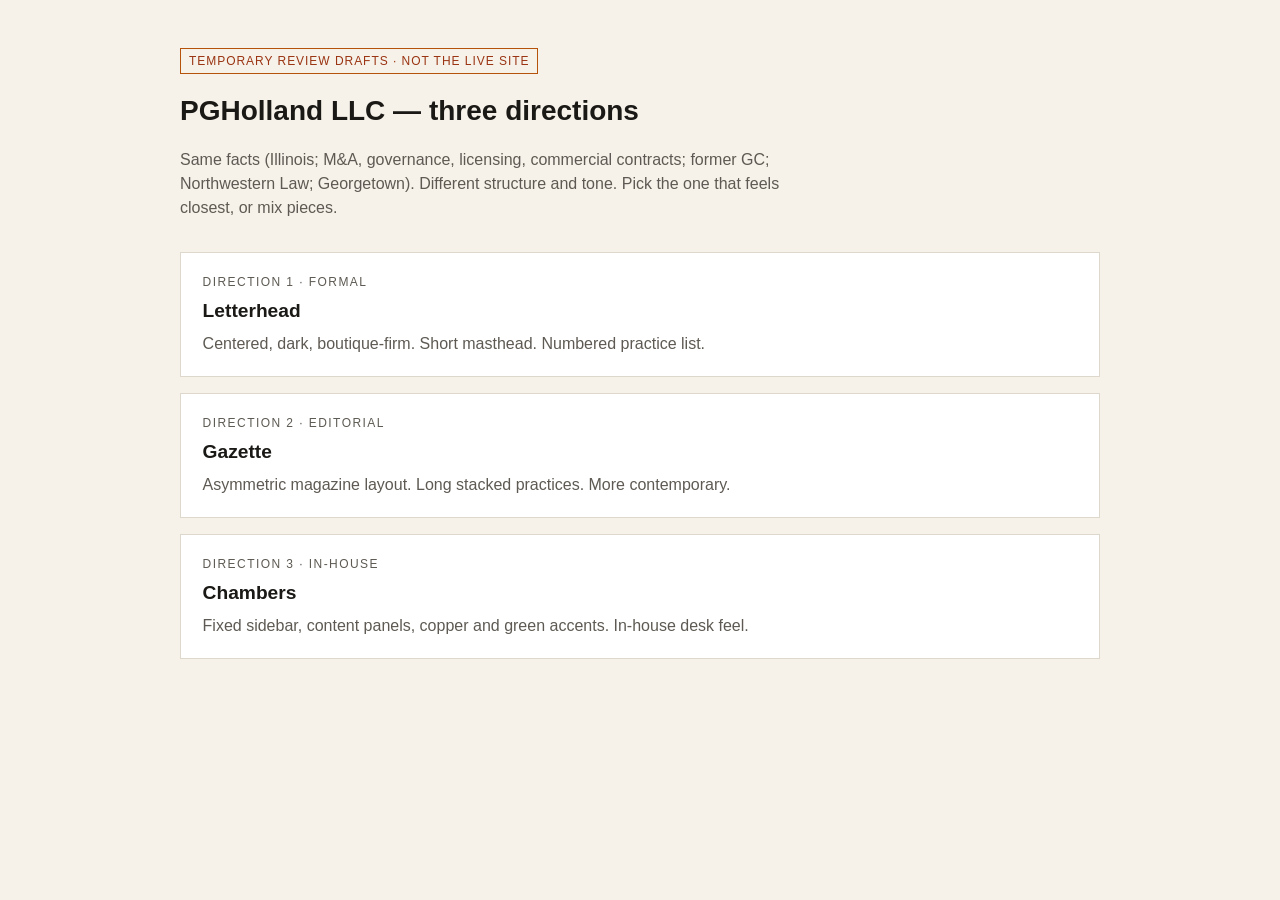
==== concepts/index.html @ 05ccccd5 "Add draft site and three design directions for PGHolland LLC. Keep this as a private working copy un" ====
<!DOCTYPE html>
<html lang="en">
  <head>
    <meta charset="utf-8" />
    <meta name="viewport" content="width=device-width, initial-scale=1" />
    <meta name="robots" content="noindex, nofollow" />
    <title>PGHolland LLC — design directions (review only)</title>
    <style>
      :root {
        --ink: #1a1916;
        --muted: #5e5a53;
        --line: #ddd7cc;
        --paper: #f6f2ea;
      }
      * { box-sizing: border-box; }
      body {
        margin: 0;
        font-family: "Helvetica Neue", Helvetica, Arial, sans-serif;
        background: var(--paper);
        color: var(--ink);
        line-height: 1.5;
      }
      .wrap { width: min(920px, calc(100% - 2rem)); margin: 3rem auto 4rem; }
      .banner {
        display: inline-block;
        margin: 0 0 1rem;
        padding: 0.2rem 0.5rem;
        border: 1px solid #b45309;
        color: #9a3412;
        font-size: 0.75rem;
        letter-spacing: 0.08em;
        text-transform: uppercase;
      }
      h1 { font-size: 1.75rem; font-weight: 650; margin: 0 0 0.75rem; }
      .lead { color: var(--muted); max-width: 40rem; }
      ol { list-style: none; padding: 0; margin: 2rem 0 0; display: grid; gap: 1rem; }
      a.card {
        display: block;
        text-decoration: none;
        color: inherit;
        padding: 1.25rem 1.35rem;
        background: #fff;
        border: 1px solid var(--line);
      }
      a.card:hover { border-color: var(--ink); }
      .kicker { font-size: 0.75rem; letter-spacing: 0.12em; text-transform: uppercase; color: var(--muted); }
      a.card h2 { margin: 0.35rem 0 0.4rem; font-size: 1.2rem; }
      a.card p { margin: 0; color: var(--muted); }
    </style>
  </head>
  <body>
    <div class="wrap">
      <p class="banner">Temporary review drafts · not the live site</p>
      <h1>PGHolland LLC — three directions</h1>
      <p class="lead">
        Same facts (Illinois; M&amp;A, governance, licensing, commercial
        contracts; former GC; Northwestern Law; Georgetown). Different
        structure and tone. Pick the one that feels closest, or mix pieces.
      </p>
      <ol>
        <li>
          <a class="card" href="letterhead/">
            <div class="kicker">Direction 1 · Formal</div>
            <h2>Letterhead</h2>
            <p>Centered, dark, boutique-firm. Short masthead. Numbered practice list.</p>
          </a>
        </li>
        <li>
          <a class="card" href="editorial/">
            <div class="kicker">Direction 2 · Editorial</div>
            <h2>Gazette</h2>
            <p>Asymmetric magazine layout. Long stacked practices. More contemporary.</p>
          </a>
        </li>
        <li>
          <a class="card" href="chambers/">
            <div class="kicker">Direction 3 · In-house</div>
            <h2>Chambers</h2>
            <p>Fixed sidebar, content panels, copper and green accents. In-house desk feel.</p>
          </a>
        </li>
      </ol>
    </div>
  </body>
</html>
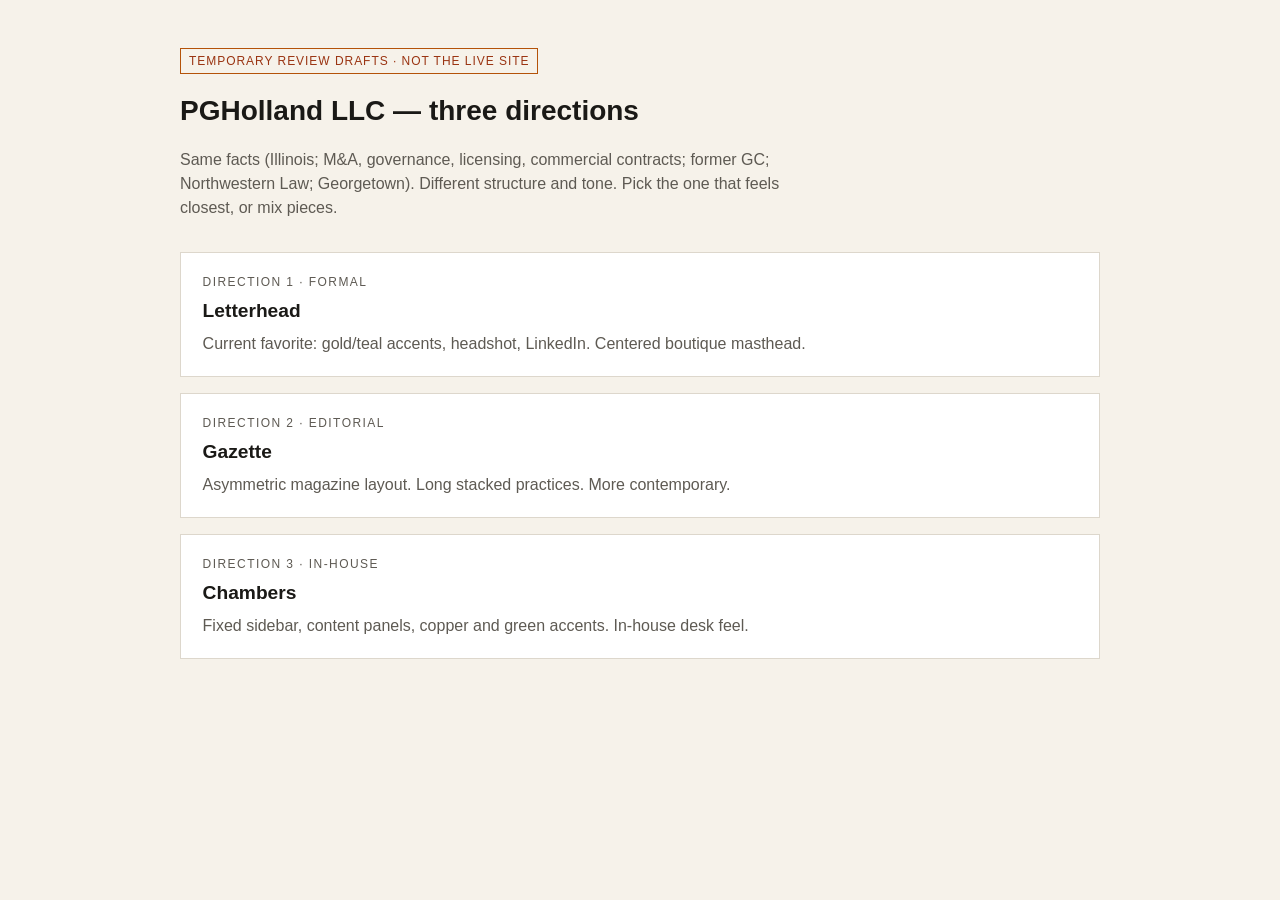
==== commit e13d9972: "Prepare GitHub Pages launch files and keep the Letterhead draft current. Add Pages helpers (.nojekyl" ====
--- a/concepts/index.html
+++ b/concepts/index.html
@@ -62,7 +62,7 @@
           <a class="card" href="letterhead/">
             <div class="kicker">Direction 1 · Formal</div>
             <h2>Letterhead</h2>
-            <p>Centered, dark, boutique-firm. Short masthead. Numbered practice list.</p>
+            <p>Current favorite: gold/teal accents, headshot, LinkedIn. Centered boutique masthead.</p>
           </a>
         </li>
         <li>
